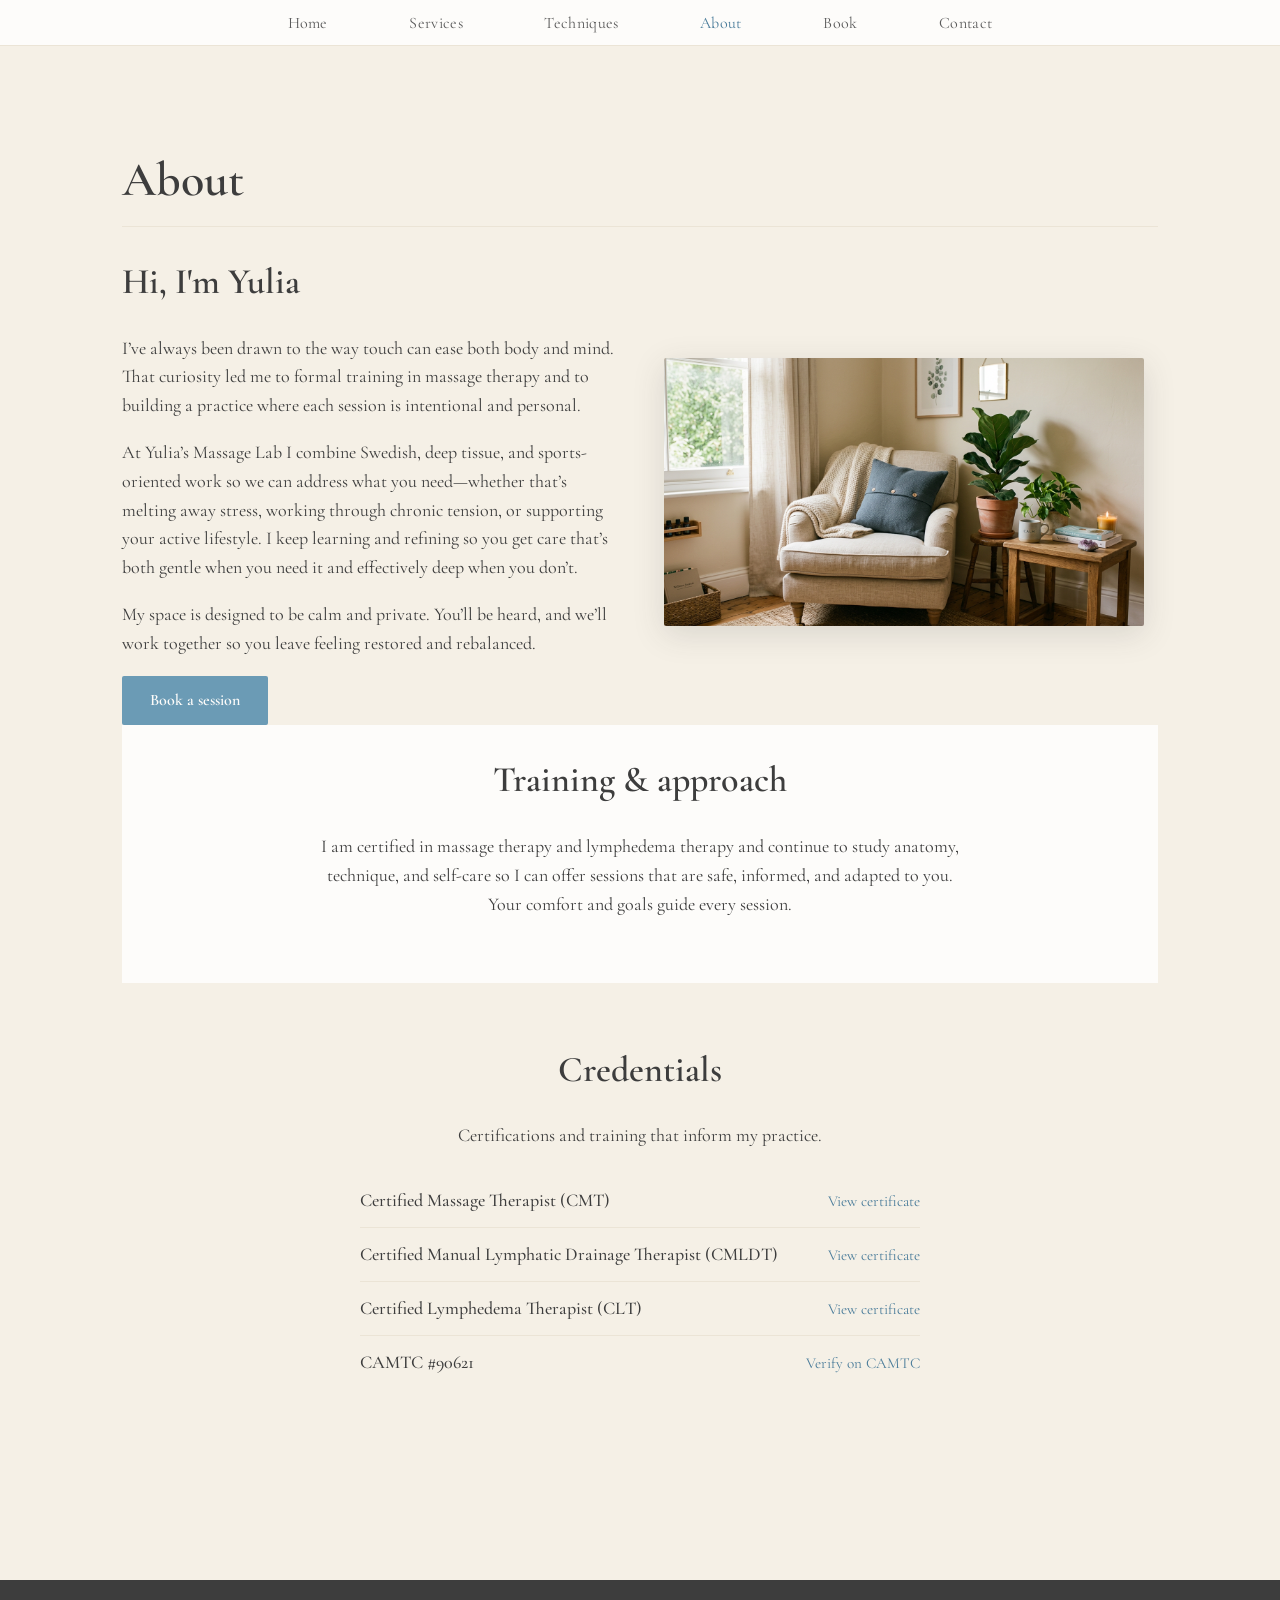
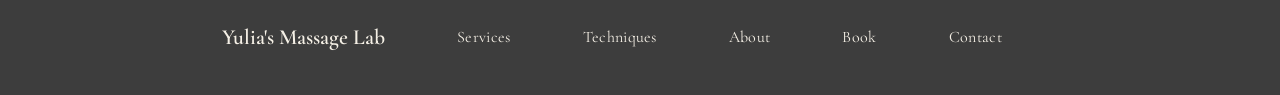
==== bio.html @ 5cbb1a46 "Initial commit: Yulia's Massage Lab website Made-with: Cursor" ====
<!DOCTYPE html>
<html lang="en">
<head>
  <meta charset="UTF-8">
  <meta name="viewport" content="width=device-width, initial-scale=1">
  <title>About Yulia — Yulia's Massage Lab</title>
  <meta name="description" content="Learn about Yulia and her approach to massage therapy and wellness.">
  <link rel="preconnect" href="https://fonts.googleapis.com">
  <link rel="preconnect" href="https://fonts.gstatic.com" crossorigin>
  <link href="https://fonts.googleapis.com/css2?family=Cormorant+Garamond:ital,wght@0,400;0,600;1,400&display=swap" rel="stylesheet">
  <link rel="stylesheet" href="css/style.css">
</head>
<body>
  <header class="site-header">
    <div class="wrap">
      <button type="button" class="nav-toggle" aria-label="Toggle menu" aria-expanded="false"></button>
      <nav class="nav">
        <ul>
          <li><a href="index.html">Home</a></li>
          <li><a href="services.html">Services</a></li>
          <li><a href="techniques.html">Techniques</a></li>
          <li><a href="bio.html" aria-current="page">About</a></li>
          <li><a href="bookings.html">Book</a></li>
          <li><a href="contact.html">Contact</a></li>
        </ul>
      </nav>
    </div>
  </header>

  <main>
    <section class="section">
      <div class="wrap-wide">
        <div class="page-title">
          <h1>About</h1>
        </div>
        <div class="bio-block">
          <div>
            <h2>Hi, I'm Yulia</h2>
            <p>I’ve always been drawn to the way touch can ease both body and mind. That curiosity led me to formal training in massage therapy and to building a practice where each session is intentional and personal.</p>
            <p>At Yulia’s Massage Lab I combine Swedish, deep tissue, and sports-oriented work so we can address what you need—whether that’s melting away stress, working through chronic tension, or supporting your active lifestyle. I keep learning and refining so you get care that’s both gentle when you need it and effectively deep when you don’t.</p>
            <p>My space is designed to be calm and private. You’ll be heard, and we’ll work together so you leave feeling restored and rebalanced.</p>
            <a href="bookings.html" class="btn-primary">Book a session</a>
          </div>
          <img src="assets/bio-studio.jpg" alt="Calm studio space at Yulia's Massage Lab" width="480" height="360">
        </div>

        <section class="section section--alt" style="padding-top: 2rem;">
          <div class="wrap">
            <h2 class="text-center">Training & approach</h2>
            <p class="text-center" style="max-width: 640px; margin: 0 auto;">I am certified in massage therapy and lymphedema therapy and continue to study anatomy, technique, and self-care so I can offer sessions that are safe, informed, and adapted to you. Your comfort and goals guide every session.</p>
          </div>
        </section>

        <section class="section" id="credentials">
          <div class="wrap">
            <h2 class="text-center">Credentials</h2>
            <p class="text-center" style="max-width: 640px; margin: 0 auto 1.5rem;">Certifications and training that inform my practice.</p>
            <ul class="credentials-list">
              <li>
                <span class="credentials-name">Certified Massage Therapist (CMT)</span>
                <a href="assets/cert-cmt.pdf" target="_blank" rel="noopener noreferrer">View certificate</a>
              </li>
              <li>
                <span class="credentials-name">Certified Manual Lymphatic Drainage Therapist (CMLDT)</span>
                <a href="assets/cert-cmldt.pdf" target="_blank" rel="noopener noreferrer">View certificate</a>
              </li>
              <li>
                <span class="credentials-name">Certified Lymphedema Therapist (CLT)</span>
                <a href="assets/cert-clt.pdf" target="_blank" rel="noopener noreferrer">View certificate</a>
              </li>
              <li>
                <span class="credentials-name">CAMTC #90621</span>
                <a href="https://www.camtc.org/record-search?certificateNumber=90621&work=folsom&lastName=spitsina&firstName=yulia" target="_blank" rel="noopener noreferrer">Verify on CAMTC</a>
              </li>
            </ul>
          </div>
        </section>
      </div>
    </section>
  </main>

  <footer class="site-footer">
    <div class="wrap">
      <span class="logo"><a href="index.html">Yulia's Massage Lab</a></span>
      <nav class="nav">
        <ul>
          <li><a href="services.html">Services</a></li>
          <li><a href="techniques.html">Techniques</a></li>
          <li><a href="bio.html">About</a></li>
          <li><a href="bookings.html">Book</a></li>
          <li><a href="contact.html">Contact</a></li>
        </ul>
      </nav>
    </div>
  </footer>
  <script src="js/main.js"></script>
</body>
</html>
---- css/style.css ----
/* Yulia's Massage Lab — Airforce blue, warm eggshell, soft charcoal */
:root {
  --airforce: #4a7c9a;
  --airforce-dark: #3a6479;
  --airforce-light: #6b9bb5;
  --eggshell: #f5f0e6;
  --eggshell-warm: #ebe4d6;
  --charcoal: #3d3d3d;
  --charcoal-soft: #5a5a5a;
  --white: #fdfcfa;
  --shadow: rgba(61, 61, 61, 0.08);
  --shadow-strong: rgba(61, 61, 61, 0.15);
}

*,
*::before,
*::after {
  box-sizing: border-box;
}

html {
  scroll-behavior: smooth;
}

body {
  margin: 0;
  font-family: "Cormorant Garamond", "Georgia", serif;
  font-size: 18px;
  line-height: 1.6;
  color: var(--charcoal);
  background: var(--eggshell);
  -webkit-font-smoothing: antialiased;
}

h1, h2, h3 {
  font-family: "Cormorant Garamond", "Georgia", serif;
  font-weight: 600;
  line-height: 1.25;
  color: var(--charcoal);
}

h1 { font-size: clamp(2rem, 5vw, 3rem); }
h2 { font-size: clamp(1.5rem, 3.5vw, 2.25rem); margin-top: 0; }
h3 { font-size: 1.25rem; }

a {
  color: var(--airforce);
  text-decoration: none;
  transition: color 0.2s ease;
}

a:hover {
  color: var(--airforce-dark);
}

img {
  max-width: 100%;
  height: auto;
  display: block;
}

/* Layout */
.site-header {
  background: var(--white);
  border-bottom: 1px solid var(--eggshell-warm);
  padding: 0.5rem 0;
  position: sticky;
  top: 0;
  z-index: 100;
}

.site-header .wrap {
  max-width: 900px;
  margin: 0 auto;
  padding: 0 2rem;
  display: flex;
  align-items: center;
  justify-content: space-between;
  flex-wrap: wrap;
  gap: 1rem;
  width: 100%;
}

.logo {
  font-size: 1.35rem;
  font-weight: 600;
  color: var(--charcoal);
}

.logo a {
  color: inherit;
  display: inline-flex;
  align-items: center;
}

.logo a:hover { color: var(--airforce); }

.logo img {
  display: block;
  height: 140px;
  width: auto;
  /* Blend light/white logo background into header */
  mix-blend-mode: multiply;
}

.nav {
  flex: 1;
  min-width: 0;
}

.nav ul {
  list-style: none;
  margin: 0;
  padding: 0;
  display: flex;
  justify-content: space-evenly;
  gap: 1rem;
  flex-wrap: wrap;
}

.nav a {
  color: var(--charcoal-soft);
  font-size: 1rem;
  letter-spacing: 0.02em;
}

.nav a:hover,
.nav a[aria-current="page"] {
  color: var(--airforce);
}

/* Mobile menu */
.nav-toggle {
  display: none;
  background: none;
  border: none;
  padding: 0.5rem;
  cursor: pointer;
  color: var(--charcoal);
  font-size: 1.5rem;
}

@media (max-width: 700px) {
  .nav-toggle { display: block; }
  .nav ul {
    display: none;
    position: absolute;
    top: 100%;
    left: 0;
    right: 0;
    background: var(--white);
    border-bottom: 1px solid var(--eggshell-warm);
    padding: 1rem 2rem;
    flex-direction: column;
  }
  .nav.is-open ul { display: flex; }
}

/* Main content */
main {
  min-height: 60vh;
}

.wrap {
  max-width: 900px;
  margin: 0 auto;
  padding: 0 2rem;
}

.wrap-wide {
  max-width: 1100px;
  margin: 0 auto;
  padding: 0 2rem;
}

/* Hero */
.hero {
  background: linear-gradient(135deg, var(--airforce) 0%, var(--airforce-dark) 100%);
  color: var(--white);
  padding: 4rem 2rem 5rem;
  text-align: center;
}

.hero h1 {
  color: inherit;
  margin: 0 0 0.5rem;
  font-size: clamp(2rem, 6vw, 3.25rem);
}

.hero .tagline {
  font-size: 1.15rem;
  opacity: 0.95;
  max-width: 520px;
  margin: 0 auto 2rem;
}


/* Hero with image */
.hero-image {
  position: relative;
  min-height: 380px;
  display: flex;
  align-items: center;
  justify-content: center;
  background: var(--charcoal) center/cover no-repeat;
  color: var(--white);
}

.hero-image::after {
  content: "";
  position: absolute;
  inset: 0;
  background: linear-gradient(to bottom, rgba(61,61,61,0.4) 0%, rgba(61,61,61,0.7) 100%);
}

.hero-image .wrap {
  position: relative;
  z-index: 1;
  text-align: center;
}

.hero-image h1 { color: inherit; }

.hero-logo-wrap {
  background: rgba(253, 252, 250, 0.96);
  padding: 1.25rem 1.75rem;
  border-radius: 4px;
  display: inline-block;
  margin-bottom: 0.75rem;
}

.hero-logo {
  display: block;
  height: 72px;
  width: auto;
}

.hero-image .hero-credentials {
  color: inherit;
  font-size: 0.95rem;
  opacity: 0.95;
  margin: 0.25rem 0 0;
  letter-spacing: 0.02em;
}

/* Sections */
.section {
  padding: 4rem 0;
}

.section--alt {
  background: var(--white);
}

.section--dark {
  background: var(--charcoal);
  color: var(--eggshell);
}

.section--dark h2 { color: var(--eggshell); }
.section--dark p { color: var(--eggshell-warm); }

/* Cards / grid */
.card-grid {
  display: grid;
  grid-template-columns: repeat(auto-fill, minmax(260px, 1fr));
  gap: 2rem;
}

.card {
  background: var(--white);
  padding: 2rem;
  border-radius: 2px;
  box-shadow: 0 2px 12px var(--shadow);
  transition: box-shadow 0.2s ease, transform 0.2s ease;
}

.card:hover {
  box-shadow: 0 8px 28px var(--shadow-strong);
  transform: translateY(-2px);
}

.card h3 {
  margin-top: 0;
  color: var(--airforce-dark);
}

/* Services list */
.service-list {
  list-style: none;
  padding: 0;
  margin: 0;
}

.service-list li {
  padding: 1rem 0;
  border-bottom: 1px solid var(--eggshell-warm);
  display: grid;
  gap: 0.5rem;
}

.service-list li:last-child { border-bottom: none; }

.service-list .name {
  font-weight: 600;
  color: var(--airforce-dark);
}

.service-list .desc {
  color: var(--charcoal-soft);
  font-size: 0.95rem;
}

.service-list .service-book {
  margin-top: 0.5rem;
}

.service-list .service-book a {
  background: var(--airforce-light);
  color: #fff;
  border: none;
}

.service-list .service-book a:hover {
  background: var(--airforce);
  color: #fff;
}


/* Bio */
.bio-block {
  display: grid;
  grid-template-columns: 1fr 1fr;
  gap: 3rem;
  align-items: center;
}

.bio-block img {
  border-radius: 2px;
  box-shadow: 0 8px 32px var(--shadow-strong);
}

@media (max-width: 700px) {
  .bio-block { grid-template-columns: 1fr; }
  .bio-block img { order: -1; max-height: 280px; object-fit: cover; }
}

/* Forms */
form {
  max-width: 480px;
}

.form-group {
  margin-bottom: 1.25rem;
}

form label {
  display: block;
  font-weight: 500;
  margin-bottom: 0.35rem;
  color: var(--charcoal);
}

form input,
form select,
form textarea {
  width: 100%;
  padding: 0.65rem 0.9rem;
  font: inherit;
  font-size: 1rem;
  border: 1px solid var(--eggshell-warm);
  border-radius: 2px;
  background: var(--white);
  color: var(--charcoal);
}

form input:focus,
form select:focus,
form textarea:focus {
  outline: none;
  border-color: var(--airforce);
  box-shadow: 0 0 0 3px rgba(74, 124, 154, 0.15);
}

form textarea {
  min-height: 120px;
  resize: vertical;
}

/* All buttons: same look as "Learn more about the styles and tools I use" */
.hero-cta,
.service-list .service-book a,
button[type="submit"],
.btn-primary {
  display: inline-block;
  background: var(--airforce-light);
  color: var(--white);
  border: none;
  padding: 0.75rem 1.75rem;
  font: inherit;
  font-size: 1rem;
  font-weight: 600;
  border-radius: 2px;
  cursor: pointer;
  transition: background 0.2s ease, transform 0.2s ease;
  text-align: center;
}

.hero-cta:hover,
.service-list .service-book a:hover,
button[type="submit"]:hover,
.btn-primary:hover {
  background: var(--airforce);
  color: var(--white);
  transform: translateY(-1px);
}

/* Credentials list */
.credentials-list {
  list-style: none;
  padding: 0;
  margin: 0;
  max-width: 560px;
  margin-left: auto;
  margin-right: auto;
}

.credentials-list li {
  padding: 0.75rem 0;
  border-bottom: 1px solid var(--eggshell-warm);
  display: flex;
  flex-wrap: wrap;
  align-items: baseline;
  justify-content: space-between;
  gap: 0.5rem;
}

.credentials-list li:last-child {
  border-bottom: none;
}

.credentials-name {
  font-weight: 500;
  color: var(--charcoal);
}

.credentials-list a {
  font-size: 0.95rem;
  white-space: nowrap;
}

/* Contact info */
.contact-details {
  display: grid;
  gap: 1.5rem;
}

.contact-details a {
  color: var(--airforce-dark);
  font-weight: 600;
}

.contact-details a:hover {
  color: var(--airforce);
}

.contact-thanks {
  background: var(--airforce-light);
  color: var(--charcoal);
  padding: 1rem 1.25rem;
  border-radius: 2px;
  margin-bottom: 1.5rem;
  font-weight: 500;
}

.hours {
  background: var(--eggshell-warm);
  padding: 1.5rem;
  border-radius: 2px;
  margin-top: 1rem;
}

.hours-list {
  margin: 0;
}

.hours-row {
  margin-bottom: 0.35rem;
}

.hours-row:last-child {
  margin-bottom: 0;
}

.hours-day {
  display: inline-block;
  min-width: 6.5rem;
  font-weight: 600;
  color: var(--airforce-dark);
}

.hours-time {
  display: inline-block;
}

/* Footer */
.site-footer {
  background: var(--charcoal);
  color: var(--eggshell-warm);
  padding: 2.5rem 2rem;
  margin-top: 4rem;
  font-size: 0.9rem;
}

.site-footer .wrap {
  display: flex;
  flex-wrap: wrap;
  justify-content: space-between;
  align-items: center;
  gap: 1rem;
}

.site-footer a {
  color: var(--eggshell);
}

.site-footer a:hover {
  color: var(--white);
}

/* Page title */
.page-title {
  padding: 2.5rem 0 1rem;
  border-bottom: 1px solid var(--eggshell-warm);
  margin-bottom: 2rem;
}

.page-title h1 { margin: 0; }

/* Booking options */
.booking-options {
  display: grid;
  gap: 2rem;
  margin-bottom: 3rem;
}

.booking-options .card {
  padding: 2rem;
}

.booking-options .card h3 { margin-top: 0; }

/* Utility */
.text-center { text-align: center; }
.mt-0 { margin-top: 0; }
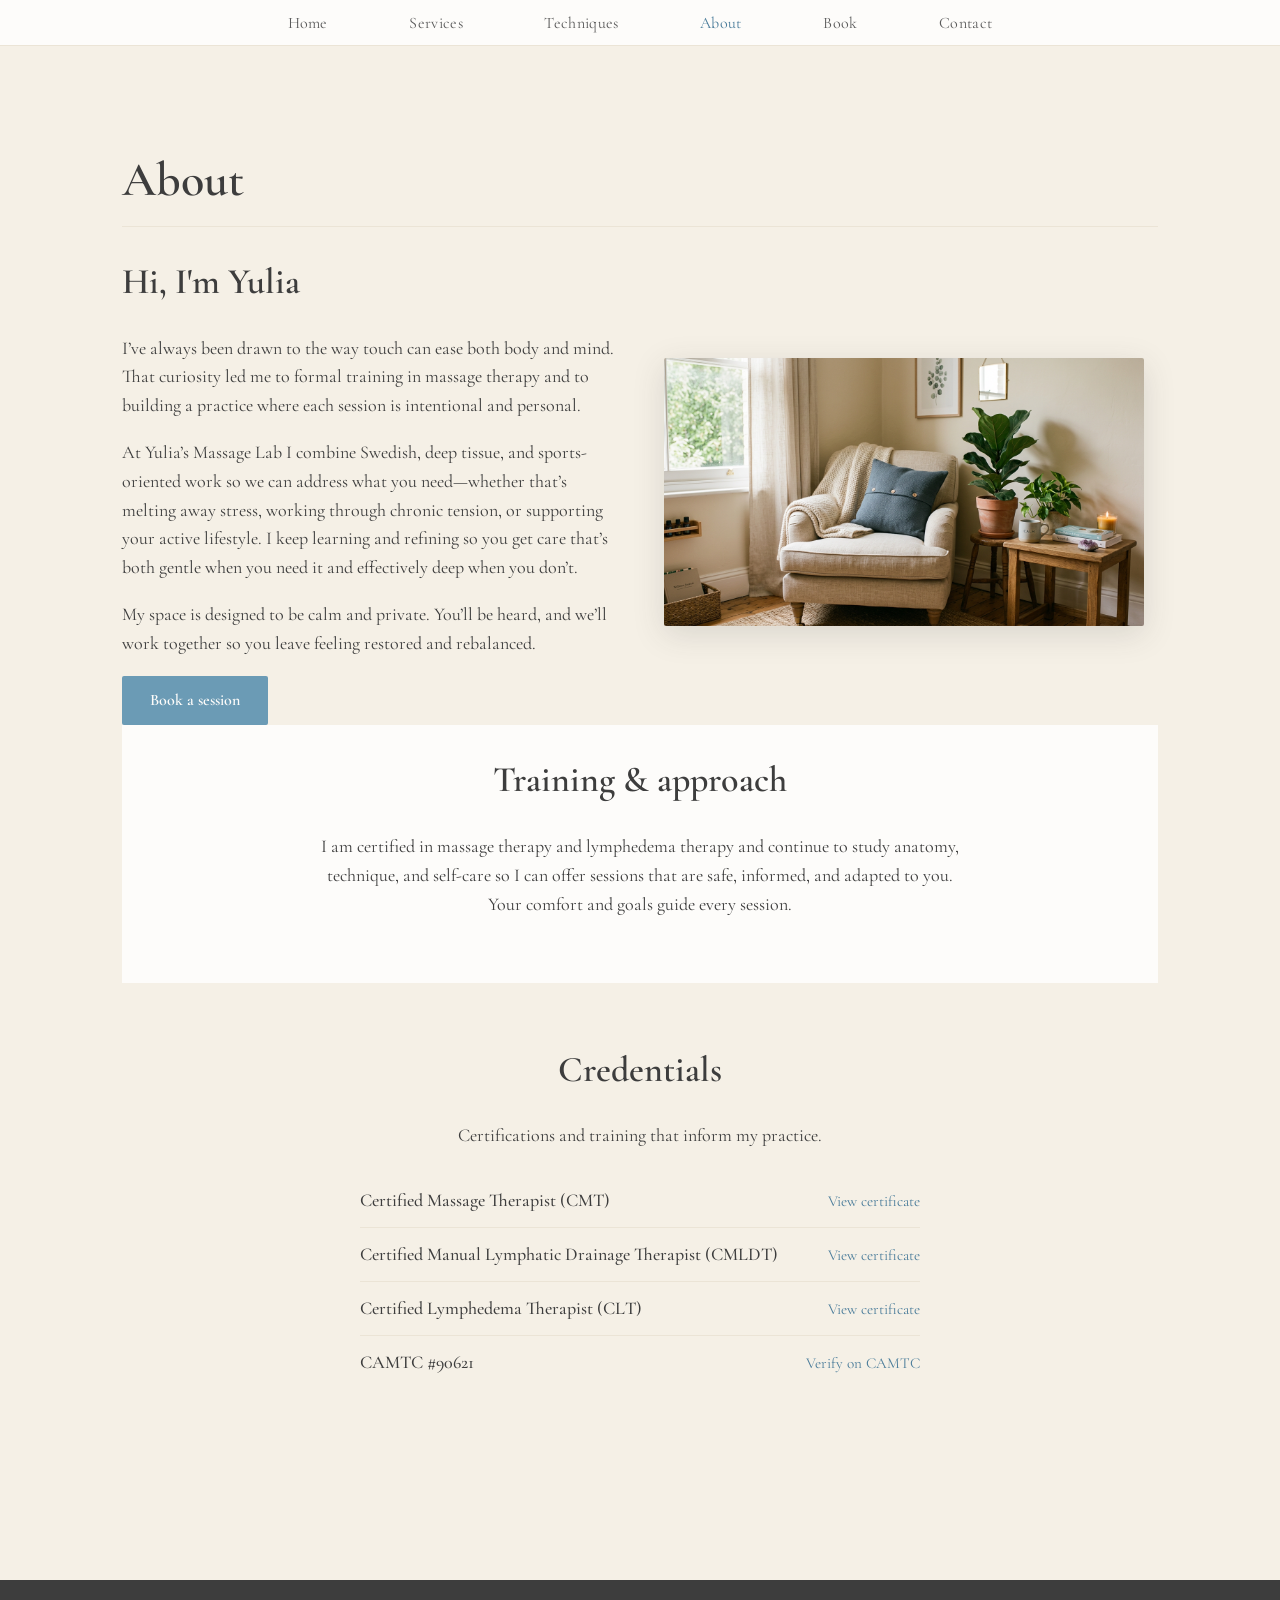
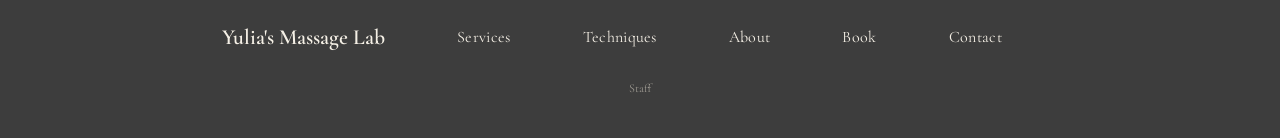
==== commit b45fbbaa: "latest" ====
--- a/bio.html
+++ b/bio.html
@@ -62,7 +62,7 @@
               </li>
               <li>
                 <span class="credentials-name">Certified Manual Lymphatic Drainage Therapist (CMLDT)</span>
-                <a href="assets/cert-cmldt.pdf" target="_blank" rel="noopener noreferrer">View certificate</a>
+                <a href="assets/CMLDT_Certificate.pdf" target="_blank" rel="noopener noreferrer">View certificate</a>
               </li>
               <li>
                 <span class="credentials-name">Certified Lymphedema Therapist (CLT)</span>
@@ -91,6 +91,7 @@
           <li><a href="contact.html">Contact</a></li>
         </ul>
       </nav>
+      <p class="footer-staff"><a href="admin/login.html">Staff</a></p>
     </div>
   </footer>
   <script src="js/main.js"></script>
--- a/css/style.css
+++ b/css/style.css
@@ -473,6 +473,53 @@
   font-weight: 500;
 }
 
+/* Form confirmation modal */
+.form-confirm-overlay {
+  display: none;
+  position: fixed;
+  inset: 0;
+  background: rgba(61, 61, 61, 0.5);
+  z-index: 1000;
+  align-items: center;
+  justify-content: center;
+  padding: 1rem;
+}
+
+.form-confirm-overlay.is-open {
+  display: flex;
+}
+
+.form-confirm-box {
+  background: var(--white);
+  padding: 2rem;
+  border-radius: 4px;
+  max-width: 360px;
+  text-align: center;
+  box-shadow: 0 8px 32px rgba(61, 61, 61, 0.2);
+}
+
+.form-confirm-box p {
+  margin: 0 0 1.25rem;
+  font-size: 1.1rem;
+  color: var(--charcoal);
+}
+
+.form-confirm-box .btn-close {
+  background: var(--airforce);
+  color: var(--white);
+  border: none;
+  padding: 0.6rem 1.5rem;
+  font: inherit;
+  font-size: 1rem;
+  font-weight: 600;
+  border-radius: 2px;
+  cursor: pointer;
+}
+
+.form-confirm-box .btn-close:hover {
+  background: var(--airforce-dark);
+}
+
 .hours {
   background: var(--eggshell-warm);
   padding: 1.5rem;
@@ -528,6 +575,18 @@
   color: var(--white);
 }
 
+.footer-staff {
+  width: 100%;
+  text-align: center;
+  margin: 0.5rem 0 0;
+  font-size: 0.75rem;
+  opacity: 0.55;
+}
+
+.footer-staff a {
+  color: inherit;
+}
+
 /* Page title */
 .page-title {
   padding: 2.5rem 0 1rem;
